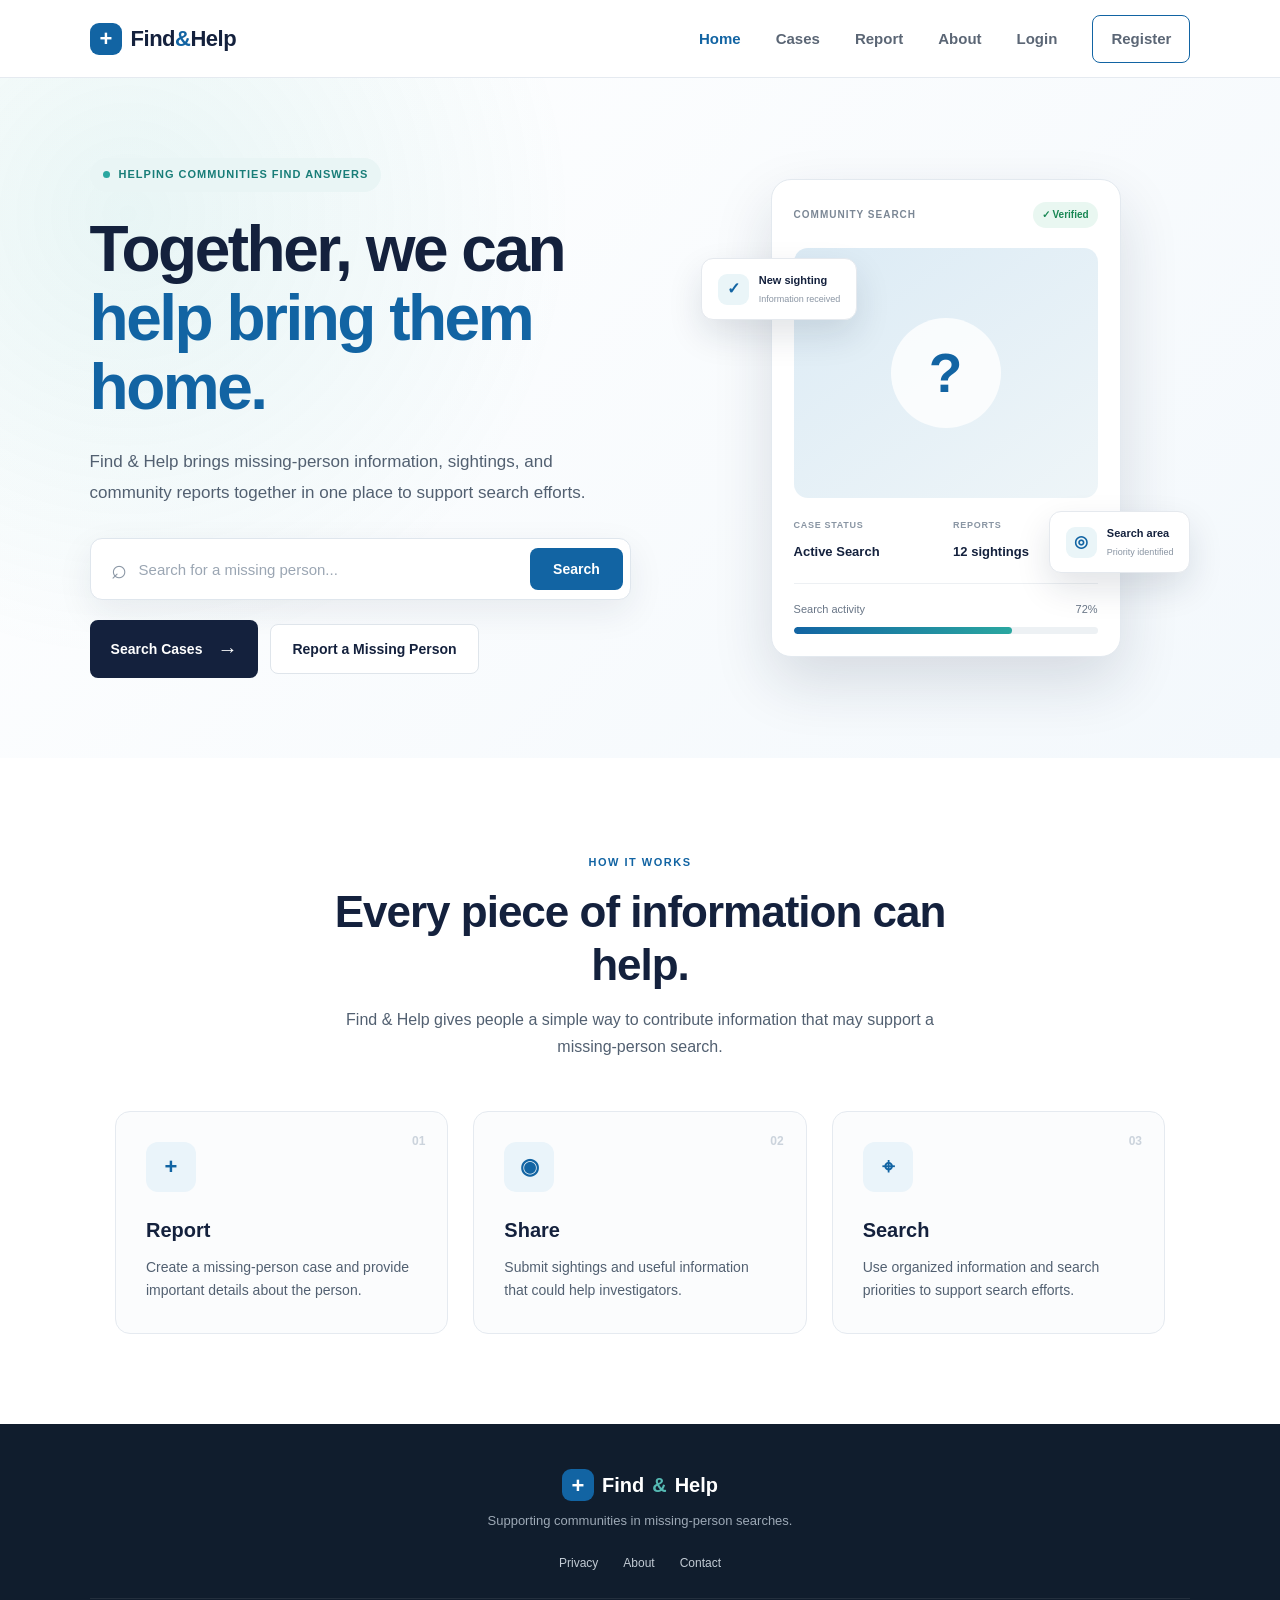
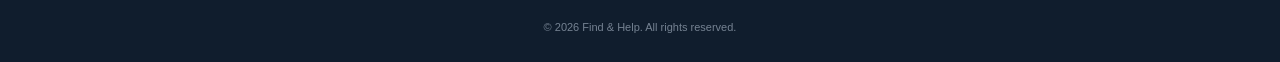
==== index.html @ 188d6116 "Initial commit" ====
<!DOCTYPE html>
<html lang="en">

<head>
    <meta charset="UTF-8">
    <meta name="viewport" content="width=device-width, initial-scale=1.0">

    <title>Find & Help | Missing Persons</title>

    <link rel="stylesheet" href="css/index.css">
</head>

<body>
    <header class="navbar">

        <div class="logo">
            <span class="logo-icon">+</span>
            <span>Find<span class="logo-highlight">&</span>Help</span>
        </div>
        <nav class="nav-links">
            <a href="index.html" class="active">Home</a>
            <a href="pages/search.html">Cases</a>
            <a href="pages/create-case.html">Report</a>
            <a href="#">About</a>
            <a href="pages/login.html" class="nav-login">Login</a>
            <a href="pages/register.html" class="nav-register">Register</a>
        </nav>
    </header>
    <main>

        <section class="hero">

            <div class="hero-content">

                <div class="hero-label">
                    <span class="status-dot"></span>
                    HELPING COMMUNITIES FIND ANSWERS
                </div>

                <h1>
                    Together, we can
                    <span>help bring them home.</span>
                </h1>

                <p>
                    Find & Help brings missing-person information,
                    sightings, and community reports together in
                    one place to support search efforts.
                </p>

                <form class="search-box">

                    <span class="search-icon">⌕</span>

                    <input
                        type="text"
                        placeholder="Search for a missing person..."
                    >

                    <button type="submit">
                        Search
                    </button>

                </form>

                <div class="hero-buttons">

                    <a
                        href="pages/search.html"
                        class="primary-btn"
                    >
                        Search Cases
                        <span>→</span>
                    </a>

                    <a
                        href="pages/create-case.html"
                        class="secondary-btn"
                    >
                        Report a Missing Person
                    </a>

                </div>

            </div>

            <div class="hero-visual">

                <div class="visual-card">

                    <div class="visual-top">

                        <span class="mini-label">
                            COMMUNITY SEARCH
                        </span>

                        <span class="verified">
                            ✓ Verified
                        </span>

                    </div>


                    <div class="person-placeholder">

                        <div class="person-icon">
                            ?
                        </div>

                    </div>


                    <div class="visual-info">

                        <div>
                            <small>CASE STATUS</small>
                            <strong>Active Search</strong>
                        </div>

                        <div>
                            <small>REPORTS</small>
                            <strong>12 sightings</strong>
                        </div>

                    </div>


                    <div class="progress-container">

                        <div class="progress-text">
                            <span>Search activity</span>
                            <span>72%</span>
                        </div>

                        <div class="progress-bar">
                            <div class="progress"></div>
                        </div>

                    </div>

                </div>


                <div class="floating-card floating-card-one">

                    <div class="floating-icon">
                        ✓
                    </div>

                    <div>
                        <strong>New sighting</strong>
                        <small>Information received</small>
                    </div>

                </div>


                <div class="floating-card floating-card-two">

                    <div class="floating-icon">
                        ◎
                    </div>

                    <div>
                        <strong>Search area</strong>
                        <small>Priority identified</small>
                    </div>

                </div>

            </div>

        </section>

        <section class="how-section">

            <div class="section-heading">

                <span>HOW IT WORKS</span>

                <h2>
                    Every piece of information can help.
                </h2>

                <p>
                    Find & Help gives people a simple way to
                    contribute information that may support
                    a missing-person search.
                </p>

            </div>


            <div class="steps">

                <div class="step-card">

                    <div class="step-number">
                        01
                    </div>

                    <div class="step-icon">
                        +
                    </div>

                    <h3>
                        Report
                    </h3>

                    <p>
                        Create a missing-person case and
                        provide important details about the person.
                    </p>

                </div>

                <div class="step-card">

                    <div class="step-number">
                        02
                    </div>

                    <div class="step-icon">
                        ◉
                    </div>

                    <h3>
                        Share
                    </h3>

                    <p>
                        Submit sightings and useful information
                        that could help investigators.
                    </p>

                </div>

                <div class="step-card">

                    <div class="step-number">
                        03
                    </div>

                    <div class="step-icon">
                        ⌖
                    </div>

                    <h3>
                        Search
                    </h3>

                    <p>
                        Use organized information and search
                        priorities to support search efforts.
                    </p>

                </div>

            </div>

        </section>

    </main>

    <footer>

        <div class="footer-logo">
            <span class="logo-icon">+</span>
            Find<span>&</span>Help
        </div>

        <p>
            Supporting communities in missing-person searches.
        </p>

        <div class="footer-links">
            <a href="#">Privacy</a>
            <a href="#">About</a>
            <a href="#">Contact</a>
        </div>

        <div class="copyright">
            © 2026 Find & Help. All rights reserved.
        </div>

    </footer>

</body>

</html>
---- css/index.css ----
/* =====================================================
   RESET
===================================================== */

* {
    margin: 0;
    padding: 0;
    box-sizing: border-box;
}


html {
    scroll-behavior: smooth;
}


body {
    font-family: Arial, Helvetica, sans-serif;

    background: #f7f9fc;

    color: #14213d;

    line-height: 1.6;
}


/* =====================================================
   VARIABLES
===================================================== */

:root {

    --primary: #1264a3;

    --primary-dark: #0b4778;

    --accent: #2aa7a0;

    --dark: #14213d;

    --text: #526071;

    --light: #f7f9fc;

    --white: #ffffff;

    --border: #e5eaf0;

}


/* =====================================================
   NAVBAR
===================================================== */

.navbar {

    width: 100%;

    height: 78px;

    padding: 0 7%;

    display: flex;

    align-items: center;

    justify-content: space-between;

    background: rgba(255, 255, 255, 0.96);

    border-bottom: 1px solid var(--border);

    position: relative;

    z-index: 10;
}


/* Logo */

.logo {

    display: flex;

    align-items: center;

    gap: 9px;

    font-size: 22px;

    font-weight: 800;

    color: var(--dark);

    letter-spacing: -0.5px;
}


.logo-icon {

    width: 32px;

    height: 32px;

    display: flex;

    justify-content: center;

    align-items: center;

    border-radius: 9px;

    background: var(--primary);

    color: white;

    font-size: 22px;

    font-weight: bold;
}


.logo-highlight {

    color: var(--primary);
}


/* Navigation links */

.nav-links {

    display: flex;

    align-items: center;

    gap: 35px;
}


.nav-links a {

    text-decoration: none;

    color: #5b6675;

    font-size: 15px;

    font-weight: 600;

    transition: 0.25s ease;
}


.nav-links a:hover,
.nav-links a.active {

    color: var(--primary);
}


/* Login */

.login-btn {

    text-decoration: none;

    background: var(--primary);

    color: white;

    padding: 11px 23px;

    border-radius: 8px;

    font-size: 14px;

    font-weight: 700;

    transition: 0.25s ease;
}


.login-btn:hover {

    background: var(--primary-dark);

    transform: translateY(-2px);
}


/* =====================================================
   HERO
===================================================== */

.hero {

    min-height: 650px;

    padding: 80px 7%;

    display: grid;

    grid-template-columns: 1.05fr 0.95fr;

    gap: 70px;

    align-items: center;

    background:

        radial-gradient(
            circle at 10% 20%,
            rgba(42, 167, 160, 0.10),
            transparent 35%
        ),

        linear-gradient(
            135deg,
            #ffffff 0%,
            #f3f8fc 100%
        );
}


/* Hero content */

.hero-content {

    max-width: 650px;
}


/* Small label */

.hero-label {

    display: inline-flex;

    align-items: center;

    gap: 9px;

    padding: 8px 13px;

    margin-bottom: 23px;

    border-radius: 30px;

    background: #e9f5f5;

    color: #187d78;

    font-size: 11px;

    font-weight: 800;

    letter-spacing: 1px;
}


.status-dot {

    width: 7px;

    height: 7px;

    border-radius: 50%;

    background: var(--accent);
}


/* Heading */

.hero h1 {

    font-size: clamp(42px, 5vw, 68px);

    line-height: 1.08;

    letter-spacing: -2.5px;

    color: var(--dark);

    margin-bottom: 25px;
}


.hero h1 span {

    display: block;

    color: var(--primary);
}


/* Description */

.hero-content > p {

    max-width: 590px;

    color: var(--text);

    font-size: 17px;

    line-height: 1.8;

    margin-bottom: 30px;
}


/* =====================================================
   SEARCH BOX
===================================================== */

.search-box {

    width: 100%;

    max-width: 600px;

    height: 62px;

    display: flex;

    align-items: center;

    padding: 6px 7px 6px 20px;

    background: white;

    border: 1px solid #dfe6ed;

    border-radius: 12px;

    box-shadow: 0 12px 35px rgba(20, 33, 61, 0.08);

    margin-bottom: 20px;
}


.search-icon {

    font-size: 27px;

    color: #8b97a5;

    margin-right: 12px;
}


.search-box input {

    flex: 1;

    min-width: 0;

    border: none;

    outline: none;

    font-size: 15px;

    color: var(--dark);

    background: transparent;
}


.search-box input::placeholder {

    color: #9ba6b3;
}


.search-box button {

    border: none;

    cursor: pointer;

    padding: 13px 23px;

    border-radius: 8px;

    background: var(--primary);

    color: white;

    font-weight: 700;

    font-size: 14px;

    transition: 0.25s ease;
}


.search-box button:hover {

    background: var(--primary-dark);
}


/* =====================================================
   HERO BUTTONS
===================================================== */

.hero-buttons {

    display: flex;

    align-items: center;

    gap: 12px;

    flex-wrap: wrap;
}


.primary-btn,
.secondary-btn {

    display: inline-flex;

    align-items: center;

    justify-content: center;

    gap: 15px;

    min-height: 50px;

    padding: 13px 21px;

    border-radius: 8px;

    text-decoration: none;

    font-size: 14px;

    font-weight: 700;

    transition: 0.25s ease;
}


.primary-btn {

    background: var(--dark);

    color: white;
}


.primary-btn:hover {

    background: var(--primary);

    transform: translateY(-2px);
}


.primary-btn span {

    font-size: 20px;
}


.secondary-btn {

    background: white;

    color: var(--dark);

    border: 1px solid #dfe5eb;
}


.secondary-btn:hover {

    border-color: var(--primary);

    color: var(--primary);
}


/* =====================================================
   HERO VISUAL
===================================================== */

.hero-visual {

    position: relative;

    min-height: 480px;

    display: flex;

    align-items: center;

    justify-content: center;
}


/* Main card */

.visual-card {

    width: 350px;

    padding: 22px;

    background: white;

    border: 1px solid #e3e9ef;

    border-radius: 20px;

    box-shadow: 0 25px 60px rgba(20, 33, 61, 0.14);

    position: relative;

    z-index: 2;
}


/* Card top */

.visual-top {

    display: flex;

    justify-content: space-between;

    align-items: center;

    margin-bottom: 20px;
}


.mini-label {

    font-size: 10px;

    font-weight: 800;

    letter-spacing: 1px;

    color: #7b8795;
}


.verified {

    padding: 5px 9px;

    border-radius: 20px;

    background: #e9f7f1;

    color: #198754;

    font-size: 10px;

    font-weight: 700;
}


/* Person placeholder */

.person-placeholder {

    height: 250px;

    border-radius: 14px;

    display: flex;

    justify-content: center;

    align-items: center;

    background:

        linear-gradient(
            145deg,
            #dcebf5,
            #eef5f8
        );

    overflow: hidden;
}


.person-icon {

    width: 110px;

    height: 110px;

    display: flex;

    justify-content: center;

    align-items: center;

    border-radius: 50%;

    background: rgba(255, 255, 255, 0.8);

    color: var(--primary);

    font-size: 55px;

    font-weight: 700;
}


/* Card information */

.visual-info {

    display: grid;

    grid-template-columns: 1fr 1fr;

    gap: 15px;

    padding: 20px 0;

    border-bottom: 1px solid #edf0f3;
}


.visual-info small {

    display: block;

    color: #8995a3;

    font-size: 9px;

    font-weight: 800;

    letter-spacing: 0.7px;

    margin-bottom: 5px;
}


.visual-info strong {

    color: var(--dark);

    font-size: 13px;
}


/* Progress */

.progress-container {

    padding-top: 17px;
}


.progress-text {

    display: flex;

    justify-content: space-between;

    margin-bottom: 8px;

    color: #697687;

    font-size: 11px;
}


.progress-bar {

    width: 100%;

    height: 7px;

    border-radius: 20px;

    background: #edf1f4;

    overflow: hidden;
}


.progress {

    width: 72%;

    height: 100%;

    border-radius: inherit;

    background: linear-gradient(
        90deg,
        var(--primary),
        var(--accent)
    );
}


/* =====================================================
   FLOATING CARDS
===================================================== */

.floating-card {

    position: absolute;

    display: flex;

    align-items: center;

    gap: 10px;

    padding: 13px 16px;

    background: white;

    border: 1px solid #e5e9ee;

    border-radius: 12px;

    box-shadow: 0 15px 35px rgba(20, 33, 61, 0.12);

    z-index: 3;
}


.floating-card strong {

    display: block;

    font-size: 11px;

    color: var(--dark);
}


.floating-card small {

    display: block;

    color: #8a95a3;

    font-size: 9px;

    margin-top: 2px;
}


.floating-icon {

    width: 31px;

    height: 31px;

    display: flex;

    align-items: center;

    justify-content: center;

    border-radius: 9px;

    background: #eaf5f8;

    color: var(--primary);

    font-weight: bold;
}


.floating-card-one {

    top: 80px;

    left: 0;
}


.floating-card-two {

    right: 0;

    bottom: 85px;
}


/* =====================================================
   HOW IT WORKS
===================================================== */

.how-section {

    padding: 90px 7%;

    background: white;

    text-align: center;
}


.section-heading {

    max-width: 650px;

    margin: 0 auto 50px;
}


.section-heading > span {

    color: var(--primary);

    font-size: 11px;

    font-weight: 800;

    letter-spacing: 1.5px;
}


.section-heading h2 {

    margin: 12px 0 15px;

    font-size: clamp(30px, 4vw, 44px);

    line-height: 1.2;

    color: var(--dark);

    letter-spacing: -1px;
}


.section-heading p {

    color: var(--text);

    font-size: 16px;

    line-height: 1.7;
}


/* Steps */

.steps {

    max-width: 1050px;

    margin: auto;

    display: grid;

    grid-template-columns: repeat(3, 1fr);

    gap: 25px;
}


.step-card {

    position: relative;

    text-align: left;

    padding: 30px;

    border: 1px solid var(--border);

    border-radius: 15px;

    background: #fbfcfd;

    transition: 0.3s ease;
}
.nav-register {
    display: inline-flex;
    align-items: center;
    justify-content: center;

    padding: 11px 18px;

    border: 1px solid var(--primary);

    border-radius: 8px;

    color: white;

    text-decoration: none;

    font-weight: 700;

    transition: 0.2s ease;
}

.nav-register:hover {

    color: white;
}


.step-card:hover {

    transform: translateY(-5px);

    border-color: #c9dce9;

    box-shadow: 0 15px 35px rgba(20, 33, 61, 0.08);
}


.step-number {

    position: absolute;

    top: 20px;

    right: 22px;

    color: #cbd3dc;

    font-size: 12px;

    font-weight: 800;
}


.step-icon {

    width: 50px;

    height: 50px;

    display: flex;

    justify-content: center;

    align-items: center;

    border-radius: 12px;

    background: #eaf4fa;

    color: var(--primary);

    font-size: 22px;

    font-weight: bold;

    margin-bottom: 22px;
}


.step-card h3 {

    font-size: 20px;

    margin-bottom: 10px;

    color: var(--dark);
}


.step-card p {

    color: var(--text);

    font-size: 14px;

    line-height: 1.7;
}


/* =====================================================
   FOOTER
===================================================== */

footer {

    padding: 45px 7% 25px;

    background: #101d2d;

    color: white;

    text-align: center;
}


.footer-logo {

    display: flex;

    justify-content: center;

    align-items: center;

    gap: 8px;

    font-size: 20px;

    font-weight: 800;

    margin-bottom: 10px;
}


.footer-logo span {

    color: #55b9b3;
}


.footer-logo .logo-icon {

    background: var(--primary);

    color: white;
}


footer > p {

    color: #9da9b6;

    font-size: 13px;

    margin-bottom: 22px;
}


.footer-links {

    display: flex;

    justify-content: center;

    gap: 25px;

    margin-bottom: 25px;
}


.footer-links a {

    color: #c2cbd4;

    text-decoration: none;

    font-size: 12px;
}


.footer-links a:hover {

    color: white;
}


.copyright {

    padding-top: 20px;

    border-top: 1px solid rgba(255,255,255,0.08);

    color: #758292;

    font-size: 11px;
}


/* =====================================================
   TABLET
===================================================== */

@media (max-width: 950px) {

    .navbar {

        padding: 0 5%;
    }


    .hero {

        padding: 70px 5%;

        grid-template-columns: 1fr;

        text-align: center;

        gap: 50px;
    }


    .hero-content {

        max-width: 700px;

        margin: auto;
    }


    .hero-label {

        margin-left: auto;

        margin-right: auto;
    }


    .hero-content > p {

        margin-left: auto;

        margin-right: auto;
    }


    .search-box {

        margin-left: auto;

        margin-right: auto;
    }


    .hero-buttons {

        justify-content: center;
    }


    .hero-visual {

        min-height: 440px;
    }


    .steps {

        grid-template-columns: 1fr;

        max-width: 600px;
    }

}


/* =====================================================
   MOBILE
===================================================== */

@media (max-width: 650px) {

    .navbar {

        height: auto;

        min-height: 70px;

        padding: 15px 5%;

        gap: 15px;
    }


    .nav-links {

        display: none;
    }


    .login-btn {

        padding: 9px 16px;
    }


    .hero {

        padding: 55px 5% 70px;
    }


    .hero h1 {

        font-size: 40px;

        letter-spacing: -1.5px;
    }


    .hero-content > p {

        font-size: 15px;
    }


    .search-box {

        height: auto;

        min-height: 58px;

        padding: 6px 6px 6px 14px;
    }


    .search-box button {

        padding: 12px 15px;
    }


    .hero-buttons {

        flex-direction: column;

        width: 100%;
    }



    .primary-btn,
    .secondary-btn {

        width: 100%;

        max-width: 350px;
    }


    .hero-visual {

        min-height: 390px;
    }


    .visual-card {

        width: min(350px, 90%);

        padding: 17px;
    }


    .person-placeholder {

        height: 210px;
    }


    .floating-card {

        padding: 10px 12px;
    }


    .floating-card-one {

        left: 0;

        top: 55px;
    }


    .floating-card-two {

        right: 0;

        bottom: 50px;
    }


    .how-section {

        padding: 70px 5%;
    }


    .section-heading h2 {

        font-size: 32px;
    }


    .step-card {

        padding: 25px;
    }


    footer {

        padding: 40px 5% 22px;
    }

}


/* =====================================================
   SMALL PHONES
===================================================== */

@media (max-width: 400px) {

    .logo {

        font-size: 19px;
    }


    .logo-icon {

        width: 28px;

        height: 28px;

        font-size: 19px;
    }


    .login-btn {

        font-size: 12px;

        padding: 8px 13px;
    }


    .hero h1 {

        font-size: 34px;
    }


    .hero-label {

        font-size: 9px;
    }


    .search-box input {

        font-size: 13px;
    }


    .search-box button {

        font-size: 12px;

        padding: 11px 12px;
    }


    .hero-visual {

        min-height: 350px;
    }


    .visual-card {

        width: 94%;
    }


    .floating-card {

        transform: scale(0.85);
    }

}
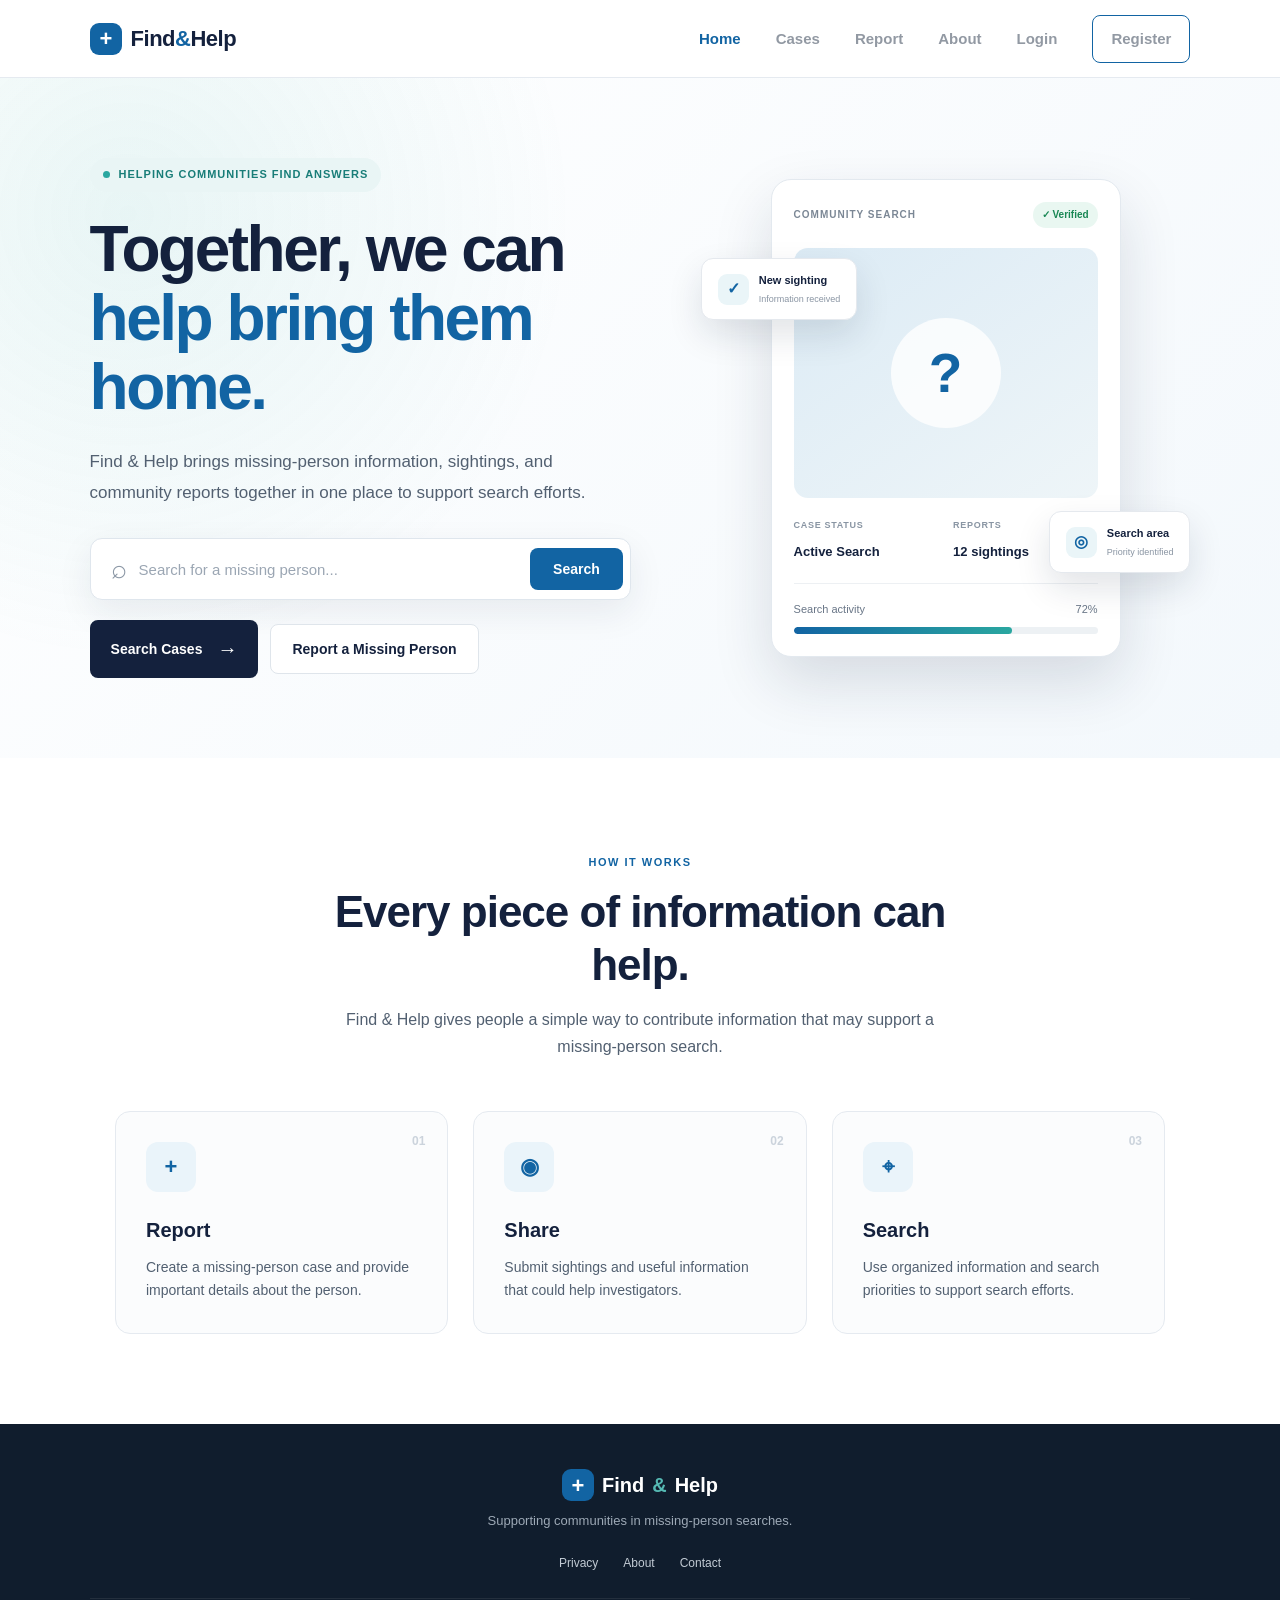
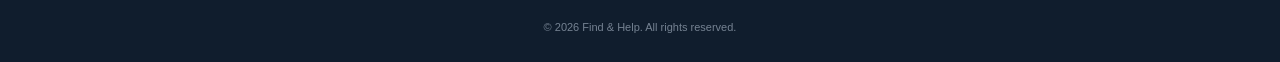
==== commit b2d2b223: "Routing what i did ....some of them empty routes" ====
--- a/index.html
+++ b/index.html
@@ -21,27 +21,22 @@
             <a href="index.html" class="active">Home</a>
             <a href="pages/search.html">Cases</a>
             <a href="pages/create-case.html">Report</a>
-            <a href="#">About</a>
+            <a href="pages/about.html">About</a>
             <a href="pages/login.html" class="nav-login">Login</a>
             <a href="pages/register.html" class="nav-register">Register</a>
         </nav>
     </header>
     <main>
-
         <section class="hero">
-
             <div class="hero-content">
-
                 <div class="hero-label">
                     <span class="status-dot"></span>
                     HELPING COMMUNITIES FIND ANSWERS
                 </div>
-
                 <h1>
                     Together, we can
                     <span>help bring them home.</span>
                 </h1>
-
                 <p>
                     Find & Help brings missing-person information,
                     sightings, and community reports together in
@@ -274,9 +269,9 @@
         </p>
 
         <div class="footer-links">
-            <a href="#">Privacy</a>
-            <a href="#">About</a>
-            <a href="#">Contact</a>
+            <a href="pages/privacy.html">Privacy</a>
+            <a href="pages/about.html">About</a>
+            <a href="pages/contact.html">Contact</a>
         </div>
 
         <div class="copyright">
@@ -286,5 +281,4 @@
     </footer>
 
 </body>
-
 </html>
--- a/css/index.css
+++ b/css/index.css
@@ -144,7 +144,7 @@
 
     text-decoration: none;
 
-    color: #5b6675;
+    color: #9299a3;
 
     font-size: 15px;
 
